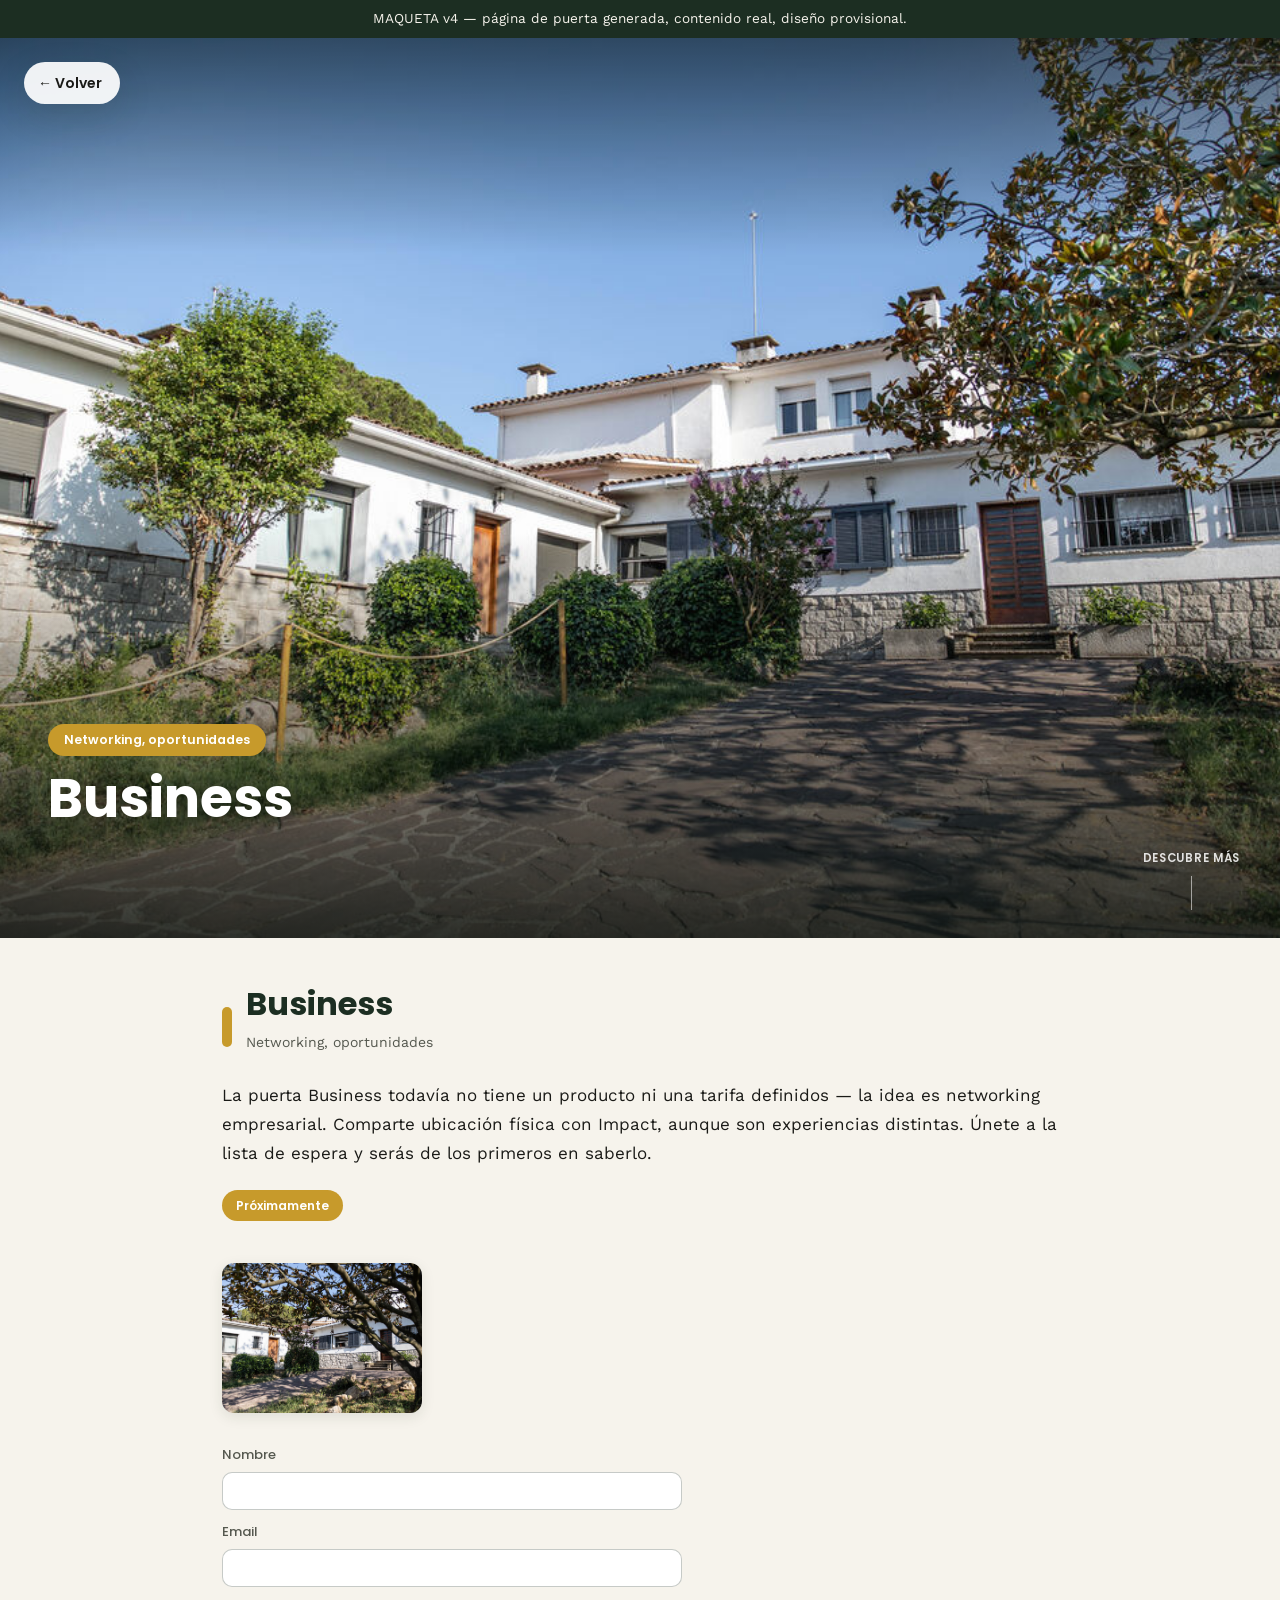
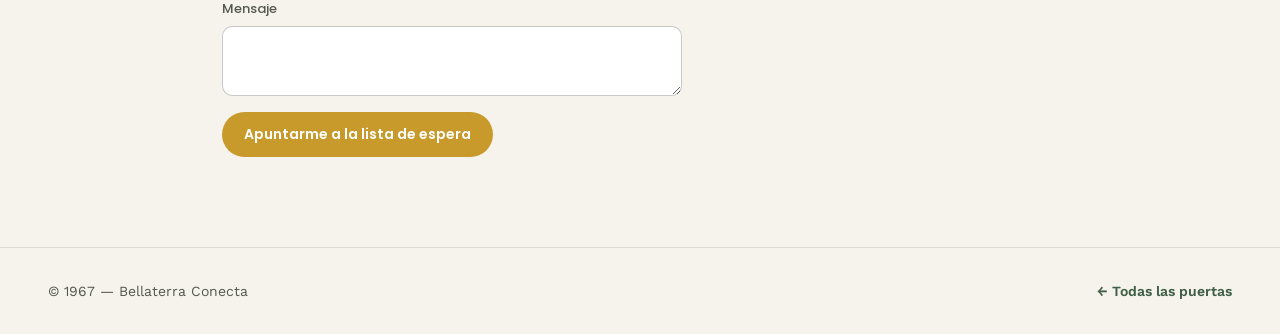
==== business.html @ 86ea124c "Sitio Bellaterra Conecta" ====
<!DOCTYPE html>
<html lang="es">
<head>
<meta charset="UTF-8">
<meta name="viewport" content="width=device-width, initial-scale=1.0">
<title>Business — Bellaterra Conecta</title>
<link rel="preconnect" href="https://fonts.googleapis.com">
<link href="https://fonts.googleapis.com/css2?family=Poppins:wght@500;600;700&family=Work+Sans:wght@400;500;600&display=swap" rel="stylesheet">
<link rel="stylesheet" href="styles.css">
</head>
<body>

<div class="aviso-maqueta">MAQUETA v4 — página de puerta generada, contenido real, diseño provisional.</div>

<div class="door-hero-full">
  <div class="door-hero-backdrop" style="background-image:url('assets/general/entrada-1.jpg')"></div>
  <img class="door-hero-media" src="assets/general/entrada-1.jpg" alt="Business — Bellaterra Conecta">
  <div class="door-hero-scrim" aria-hidden="true"></div>
  <a href="index.html" class="volver" id="btn-volver">← Volver</a>
  <div class="door-hero-caption">
    <span class="door-hero-eyebrow" style="background:#c79a2b">Networking, oportunidades</span>
    <h1>Business</h1>
  </div>
  <a href="#contenido" class="hero-scroll-cue">
    <span>Descubre más</span>
    <span class="linea" aria-hidden="true"></span>
  </a>
</div>

<main class="door-page-main" id="contenido">
  <div class="door-page-eyebrow">
    <span class="barra" style="background:#c79a2b"></span>
    <div>
      <h1 class="door-page-title">Business</h1>
      <p class="door-page-tagline">Networking, oportunidades</p>
    </div>
  </div>

  <p class="door-page-desc">La puerta Business todavía no tiene un producto ni una tarifa definidos — la idea es networking empresarial. Comparte ubicación física con Impact, aunque son experiencias distintas. Únete a la lista de espera y serás de los primeros en saberlo.</p>

  <span class="door-page-badge" style="background:#c79a2b">Próximamente</span>

  

  <div class="door-page-gallery">
    <figure><img src="assets/general/entrada-2.jpg" alt="" loading="lazy"></figure>
  </div>

  

  

  

  <div id="form-zone">
    <form class="door-page-form" id="door-form">
      <label>Nombre<input type="text" required></label>
      <label>Email<input type="email" required></label>
      <label>Mensaje<textarea rows="3"></textarea></label>
      <button type="submit" style="background:#c79a2b">Apuntarme a la lista de espera</button>
    </form>
  </div>
</main>

<footer class="site-footer">
  <span>© 1967 — Bellaterra Conecta</span>
  <a href="index.html">← Todas las puertas</a>
</footer>

<script src="doors-data.js"></script>
<script src="transition.js"></script>
<script>
(function () {
  const DOOR_ID = "business";
  const door = BC_DOORS.find(d => d.id === DOOR_ID);

  document.addEventListener("DOMContentLoaded", () => {
    BCTransition.revealOnLoad({ color: door.accent, image: door.heroImage });
  });

  document.getElementById("btn-volver").addEventListener("click", (e) => {
    if (e.button !== 0 || e.metaKey || e.ctrlKey || e.shiftKey || e.altKey) return;
    e.preventDefault();
    const rect = e.currentTarget.getBoundingClientRect();
    BCTransition.zoomOutBack({
      x: rect.left + rect.width / 2,
      y: rect.top + rect.height / 2,
      color: door.accent,
      doorId: DOOR_ID,
      href: "index.html",
    });
  });

  const form = document.getElementById("door-form");
  if (form) {
    form.addEventListener("submit", (e) => {
      e.preventDefault();
      document.getElementById("form-zone").innerHTML =
        '<div class="door-page-gracias"><p>¡Gracias!</p><p>Hemos recibido tu solicitud sobre Business. Te contactaremos pronto.</p></div>';
    });
  }
})();
</script>
</body>
</html>
---- styles.css ----
/* ============================================
   BELLATERRA CONECTA — v4: home única con zoom a cada puerta
   ============================================ */

:root {
  --crema: #f6f3ec;
  --verde-oscuro: #1c2e22;
  --verde: #3f5f47;
  --verde-claro: #7fa584;
  --texto: #1a1a17;
  --texto-suave: #55584f;
  --blanco: #ffffff;
  --linea: rgba(28,46,34,0.12);

  --c-player: #16302a;
  --c-impact: #2d5c8a;
  --c-party: #d97b3f;
  --c-hospitality: #7a5c9e;
  --c-business: #c79a2b;

  --radio: 16px;
  --sombra: 0 12px 34px rgba(28,46,34,0.16);
}

* { box-sizing: border-box; }
html { scroll-behavior: smooth; }

body {
  margin: 0;
  background: var(--crema);
  color: var(--texto);
  font-family: 'Work Sans', -apple-system, sans-serif;
  line-height: 1.6;
}

h1, h2, h3, .fuente-titulo { font-family: 'Poppins', -apple-system, sans-serif; }

img { max-width: 100%; display: block; }
a { color: var(--verde); }

/* ---------- NAV ---------- */
.site-nav {
  display: flex; align-items: center; justify-content: space-between;
  padding: 20px 48px; flex-wrap: wrap; gap: 16px; max-width: 1320px; margin: 0 auto;
}
.brand img { height: 48px; width: auto; }
.nav-links { display: flex; gap: 28px; font-family: 'Poppins', sans-serif; font-weight: 500; font-size: 15px; }
.nav-links a { text-decoration: none; color: var(--texto); }
.nav-links a[aria-current="page"] { color: var(--verde-oscuro); border-bottom: 2px solid var(--verde-oscuro); padding-bottom: 2px; }

/* ---------- HOME HERO — pantalla completa ---------- */
.hero-wrap { position: relative; }

.hero-nav {
  position: absolute; top: 0; left: 0; right: 0; z-index: 5;
  max-width: none; padding: 24px 48px;
}
.hero-nav .nav-links a { color: rgba(255,255,255,0.88); }
.hero-nav .nav-links a[aria-current="page"] { color: #fff; border-bottom-color: #fff; }
.hero-nav .brand img { filter: drop-shadow(0 2px 6px rgba(0,0,0,0.45)); }
@media (max-width: 520px) {
  .hero-nav { flex-direction: column; align-items: flex-start; gap: 10px; }
  .hero-nav .nav-links { gap: 16px; font-size: 13px; }
  .hero-nav .brand img { height: 36px; }
}

.hero-full {
  position: relative; width: 100%; height: 100svh; min-height: 560px; max-height: 980px;
  overflow: hidden; background: #0c130e;
}
.hero-backdrop {
  position: absolute; inset: -6%; background-size: cover; background-position: center;
  filter: blur(46px) brightness(0.55) saturate(1.05); transform: scale(1.1);
}
.hero-frame-img {
  position: absolute; inset: 0; width: 100%; height: 100%; object-fit: contain; z-index: 1;
}
#doors-layer { position: absolute; z-index: 3; }
.hero-scrim {
  position: absolute; inset: 0; z-index: 2; pointer-events: none;
  background:
    linear-gradient(180deg, rgba(6,11,8,0.5) 0%, rgba(6,11,8,0.08) 20%, rgba(6,11,8,0.1) 42%, rgba(6,11,8,0.58) 68%, rgba(6,11,8,0.88) 100%);
}

/* pointer-events:none — el texto no debe robarle clics a las puertas
   que queden debajo o alrededor; nada dentro del bloque es interactivo. */
.hero-caption {
  position: absolute; z-index: 4; left: 0; right: 0; bottom: 0; pointer-events: none;
  padding: 32px 48px clamp(64px,9vw,96px); color: #fff; max-width: 640px;
}
.hero-caption h1 {
  font-weight: 700; font-size: clamp(1.7rem,3.2vw,2.5rem); line-height: 1.32; margin: 0 0 10px;
}
.hero-caption h1 span, .hero-caption-tagline span {
  background: rgba(6,11,8,0.55); box-decoration-break: clone; -webkit-box-decoration-break: clone;
  padding: 3px 10px; border-radius: 6px; box-shadow: 0 2px 14px rgba(0,0,0,0.25);
}
.hero-caption-tagline { margin: 0; font-family: 'Poppins', sans-serif; font-weight: 600; font-size: 1rem; line-height: 1.6; }
.hero-caption-tagline span { color: var(--verde-claro); }

.hero-scroll-cue {
  position: absolute; z-index: 4; right: 40px; bottom: 28px; color: rgba(255,255,255,0.85);
  display: flex; flex-direction: column; align-items: center; gap: 8px; text-decoration: none;
  font-family: 'Poppins', sans-serif; font-size: 11.5px; font-weight: 600; letter-spacing: 0.06em; text-transform: uppercase;
}
.hero-scroll-cue .linea { width: 1px; height: 34px; background: rgba(255,255,255,0.55); animation: bc-scroll-cue 1.8s ease-in-out infinite; }
@keyframes bc-scroll-cue { 0%,100% { opacity: 0.35; transform: scaleY(0.6); transform-origin: top; } 50% { opacity: 1; transform: scaleY(1); transform-origin: top; } }

.hero-below { max-width: 1320px; margin: 0 auto; padding: 40px 48px 0; }

/* Pulso/vibración para sugerir interactividad. El --pill-scale lo
   calcula index.html en cada resize, según lo alta que salga la
   franja de imagen visible — en móvil vertical la imagen se ve como
   una franja panorámica más baja, así que las pastillas se encogen
   para no solaparse entre ellas. */
@keyframes bc-pulso {
  0%, 100% { transform: translate(-50%, -50%) scale(var(--pill-scale, 1)); }
  50% { transform: translate(-50%, -50%) scale(calc(var(--pill-scale, 1) * 1.07)); }
}
.door-dot {
  position: absolute; width: 14px; height: 14px; border-radius: 50%;
  border: 2.5px solid var(--blanco); box-shadow: 0 2px 8px rgba(0,0,0,0.35);
  transform: translate(-50%,-50%) scale(var(--pill-scale, 1)); animation: bc-pulso 3.2s ease-in-out infinite;
}
.door-pill {
  position: absolute; transform: translate(-50%, -50%) scale(var(--pill-scale, 1)); transform-origin: center;
  display: flex; align-items: center; gap: 8px; background: var(--blanco);
  border: none; border-radius: 100px; padding: 6px 15px 6px 6px; cursor: pointer;
  box-shadow: var(--sombra); font-family: 'Work Sans', sans-serif;
  animation: bc-pulso 3.2s ease-in-out infinite;
}
.door-pill:hover, .door-pill:focus-visible { box-shadow: 0 14px 34px rgba(20,25,20,0.28); outline: none; }
.door-pill:focus-visible { outline: 3px solid var(--verde-oscuro); outline-offset: 3px; }
.door-pill .mono {
  width: 24px; height: 24px; border-radius: 50%; color: #fff; font-family: 'Poppins', sans-serif;
  font-weight: 700; font-size: 10px; display: flex; align-items: center; justify-content: center; flex-shrink: 0;
}
.door-pill .nombre { font-family: 'Poppins', sans-serif; font-weight: 600; font-size: 12.5px; color: var(--texto); display: block; line-height: 1.25; white-space: nowrap; }
.door-pill .tagline { font-size: 10px; color: var(--texto-suave); display: block; line-height: 1.25; white-space: nowrap; }

@media (max-width: 640px) {
  .door-pill .tagline { display: none; }
  .door-pill { padding: 5px 12px 5px 5px; }
  .hero-nav { padding: 18px 20px; }
  .hero-caption { padding: 24px 20px 88px; }
  .hero-scroll-cue { right: 20px; bottom: 18px; }
}

.hero-footer-row {
  display: flex; justify-content: space-between; align-items: center; gap: 24px; flex-wrap: wrap;
  padding-top: 24px; padding-bottom: 48px; border-top: 1px solid var(--linea);
}
.hero-footer-row--solo { justify-content: flex-start; }
.hero-tagline { font-family: 'Poppins', sans-serif; font-weight: 600; font-size: 1.05rem; margin: 0; }
.hero-tagline .b { color: var(--verde); display: block; }
.plasty-teaser {
  display: inline-flex; align-items: center; gap: 10px; background: var(--verde-oscuro); color: var(--crema);
  padding: 12px 20px; border-radius: 100px; font-family: 'Poppins', sans-serif; font-weight: 600; font-size: 14px;
  text-decoration: none;
}
.plasty-teaser .aro { width: 8px; height: 8px; border-radius: 50%; background: var(--verde-claro); }

/* ---------- OVERLAY DE TRANSICIÓN ---------- */
#bc-zoom-overlay {
  position: fixed; inset: 0; z-index: 999; pointer-events: none;
  opacity: 1; visibility: hidden;
}
#bc-zoom-overlay.activo { visibility: visible; }
.bc-zoom-color { position: absolute; inset: 0; }
.bc-zoom-img {
  position: absolute; inset: 0; width: 100%; height: 100%; object-fit: cover;
}

/* ---------- PÁGINA DE PUERTA — pantalla completa ---------- */
.door-hero-full {
  position: relative; width: 100%; height: 100svh; min-height: 560px; max-height: 980px;
  overflow: hidden; background: #0c130e;
}
.door-hero-backdrop {
  position: absolute; inset: -6%; background-size: cover; background-position: center;
  filter: blur(46px) brightness(0.5) saturate(1.05); transform: scale(1.1); z-index: 0;
}
.door-hero-media { position: absolute; inset: 0; width: 100%; height: 100%; object-fit: cover; z-index: 1; }
.door-hero-scrim {
  position: absolute; inset: 0; z-index: 2; pointer-events: none;
  background: linear-gradient(180deg, rgba(8,14,10,0.55) 0%, rgba(8,14,10,0) 24%, rgba(8,14,10,0) 55%, rgba(8,14,10,0.82) 100%);
}
.door-hero-full .volver {
  position: absolute; top: 24px; left: 24px; z-index: 3; display: inline-flex; align-items: center; gap: 8px;
  background: rgba(255,255,255,0.92); border: none; border-radius: 100px; padding: 10px 18px 10px 14px;
  font-family: 'Poppins', sans-serif; font-weight: 600; font-size: 14px; cursor: pointer; box-shadow: var(--sombra);
  text-decoration: none; color: var(--texto);
}
.door-hero-full .volver:focus-visible { outline: 3px solid var(--verde-oscuro); outline-offset: 2px; }

.door-hero-caption {
  position: absolute; z-index: 3; left: 0; right: 0; bottom: 0; padding: 32px 48px clamp(72px,10vw,110px); color: #fff; max-width: 720px;
}
.door-hero-eyebrow {
  display: inline-block; color: #fff; font-family: 'Poppins', sans-serif; font-weight: 600; font-size: 12.5px;
  padding: 6px 16px; border-radius: 100px; margin-bottom: 14px;
}
.door-hero-caption h1 { font-weight: 700; font-size: clamp(2rem,4.2vw,3.4rem); line-height: 1.08; margin: 0; text-shadow: 0 4px 18px rgba(0,0,0,0.35); }

@media (max-width: 640px) {
  .door-hero-caption { padding: 24px 20px 88px; }
  .door-hero-full .volver { top: 18px; left: 18px; }
}

.door-page-main { max-width: 900px; margin: 0 auto; padding: 40px 32px 90px; }
.door-page-eyebrow { display: flex; align-items: center; gap: 14px; margin-bottom: 6px; }
.door-page-eyebrow .barra { width: 10px; height: 40px; border-radius: 6px; }
.door-page-title { font-weight: 700; font-size: 2rem; margin: 0; color: var(--verde-oscuro); }
.door-page-tagline { font-size: 14px; color: var(--texto-suave); margin: 2px 0 22px; }
.door-page-desc { font-size: 17px; line-height: 1.7; margin: 0 0 22px; }

.door-page-badge {
  display: inline-block; color: #fff; font-family: 'Poppins', sans-serif; font-weight: 600; font-size: 12px;
  padding: 6px 14px; border-radius: 100px; margin-bottom: 18px;
}
.door-page-notice {
  font-size: 13.5px; color: var(--texto-suave); background: #efe9d9; border-radius: 10px; padding: 10px 14px;
  margin: 0 0 10px; max-width: 640px;
}

.door-page-gallery { display: grid; grid-template-columns: repeat(auto-fill, minmax(180px,1fr)); gap: 12px; margin: 24px 0 32px; }
.door-page-gallery figure { position: relative; margin: 0; border-radius: 12px; overflow: hidden; box-shadow: 0 4px 14px rgba(28,46,34,0.1); }
.door-page-gallery img { aspect-ratio: 4/3; object-fit: cover; }
.door-page-gallery figcaption {
  position: absolute; bottom: 8px; left: 8px; background: rgba(28,46,34,0.85); color: var(--crema);
  font-size: 11px; font-weight: 600; padding: 4px 10px; border-radius: 100px;
}

.door-page-pricing { background: #fff; border: 1px solid var(--linea); border-radius: 16px; padding: 22px 24px; max-width: 460px; margin-bottom: 28px; }
.door-page-pricing .badge { font-family: 'Poppins', sans-serif; font-weight: 700; font-size: 20px; margin-bottom: 6px; display: block; }
.door-page-pricing .titulo { font-family: 'Poppins', sans-serif; font-weight: 600; font-size: 15px; margin: 0 0 12px; color: var(--verde-oscuro); }
.door-page-pricing ul { margin: 0; padding-left: 18px; color: var(--texto-suave); font-size: 14px; line-height: 1.7; }

.door-page-consult { margin-bottom: 28px; }
.door-page-consult .titulo { font-family: 'Poppins', sans-serif; font-weight: 600; font-size: 15px; margin: 0 0 10px; color: var(--verde-oscuro); }
.door-page-consult .pastillas { display: flex; flex-wrap: wrap; gap: 8px; max-width: 640px; }
.door-page-consult .pastillas span { background: #efe9d9; color: var(--texto); font-size: 13px; padding: 6px 14px; border-radius: 100px; }

.door-page-form { max-width: 460px; display: flex; flex-direction: column; gap: 12px; }
.door-page-form label { display: flex; flex-direction: column; gap: 6px; font-size: 13px; color: var(--texto-suave); font-family: 'Poppins', sans-serif; font-weight: 500; }
.door-page-form input, .door-page-form textarea {
  border: 1px solid rgba(28,46,34,0.25); border-radius: 10px; padding: 10px 12px; font-size: 14px;
  font-family: 'Work Sans', sans-serif; background: #fff; color: var(--texto);
}
.door-page-form button {
  align-self: flex-start; color: #fff; border: none; border-radius: 100px; padding: 12px 22px;
  font-family: 'Poppins', sans-serif; font-weight: 600; font-size: 14px; cursor: pointer; margin-top: 4px;
}
.door-page-gracias { background: var(--verde-oscuro); color: var(--crema); border-radius: 14px; padding: 22px 24px; max-width: 460px; }
.door-page-gracias p:first-child { font-family: 'Poppins', sans-serif; font-weight: 600; font-size: 15px; margin: 0 0 4px; }
.door-page-gracias p:last-child { font-size: 14px; margin: 0; opacity: 0.85; }

/* ---------- SECCIONES (Visión / Sostenibilidad, heredadas) ---------- */
.seccion { padding: clamp(48px,8vw,96px) clamp(20px,6vw,80px); max-width: 1180px; margin: 0 auto; }
.seccion-kicker { font-family: 'Poppins', sans-serif; font-size: 0.78rem; font-weight: 700; letter-spacing: 0.1em; text-transform: uppercase; color: var(--verde); margin: 0 0 8px; }
.seccion-titulo { font-weight: 700; font-size: clamp(1.8rem,3.4vw,2.6rem); margin: 0 0 40px; max-width: 22ch; color: var(--verde-oscuro); }
.bloque { display: grid; grid-template-columns: 1fr 1fr; gap: clamp(24px,4vw,56px); align-items: center; margin-bottom: clamp(40px,6vw,72px); }
.bloque.invertido { direction: rtl; } .bloque.invertido > * { direction: ltr; }
.bloque img { border-radius: var(--radio); box-shadow: var(--sombra); aspect-ratio: 4/3; object-fit: cover; }
.bloque h3 { font-size: 1.25rem; margin: 0 0 10px; }
.bloque p { color: var(--texto-suave); margin: 0; }
.bloque .num { font-family: 'Poppins', sans-serif; font-size: 0.78rem; font-weight: 700; color: var(--verde-claro); background: var(--verde-oscuro); display: inline-block; padding: 3px 9px; border-radius: 6px; margin-bottom: 10px; }
@media (max-width: 720px) { .bloque, .bloque.invertido { grid-template-columns: 1fr; direction: ltr; } }

.arquitectura-diagrama { display: flex; flex-direction: column; gap: 0; max-width: 640px; }
.arquitectura-diagrama .paso { display: flex; align-items: center; gap: 20px; padding: 22px 26px; background: #fff; border: 1px solid var(--linea); border-radius: 14px; }
.arquitectura-diagrama .num-circulo { font-family: 'Poppins', sans-serif; font-weight: 700; font-size: 13px; color: #fff; width: 32px; height: 32px; border-radius: 50%; display: flex; align-items: center; justify-content: center; flex-shrink: 0; }
.arquitectura-diagrama .conector { width: 2px; height: 28px; background: rgba(28,46,34,0.2); margin-left: 42px; }

.nota-pendiente { border: 1px dashed rgba(28,46,34,0.3); border-radius: 10px; padding: 12px 16px; font-size: 0.85rem; color: var(--texto-suave); margin-top: 14px; }

footer.site-footer { padding: 32px 48px; border-top: 1px solid var(--linea); display: flex; justify-content: space-between; flex-wrap: wrap; gap: 12px; max-width: 1320px; margin: 0 auto; font-size: 14px; color: var(--texto-suave); }
footer.site-footer a { text-decoration: none; color: var(--verde); font-weight: 600; }

.aviso-maqueta { background: var(--verde-oscuro); color: var(--crema); text-align: center; font-size: 0.85rem; padding: 8px 16px; }
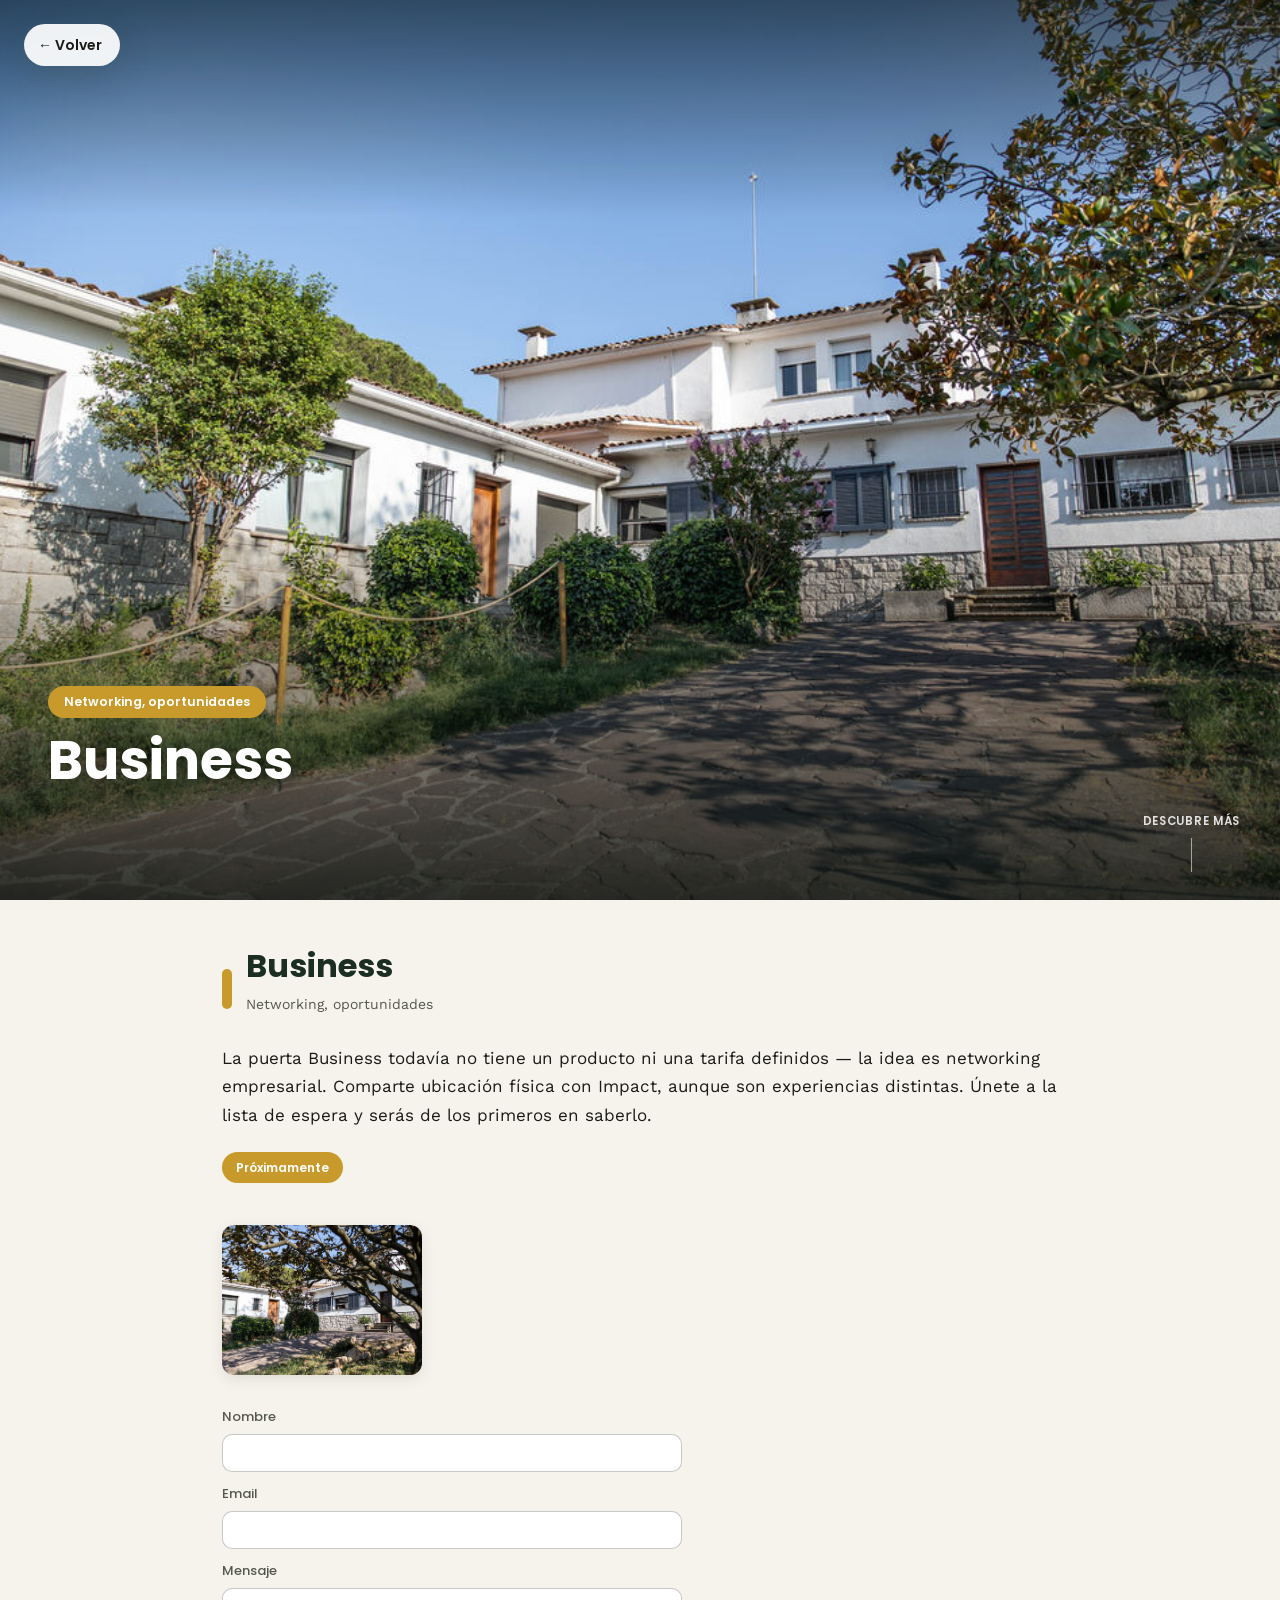
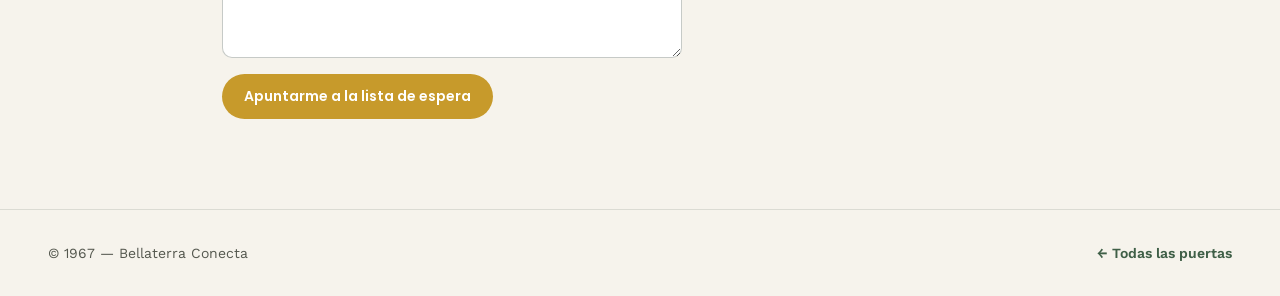
==== commit 095ebe64: "Actualización del sitio" ====
--- a/business.html
+++ b/business.html
@@ -7,10 +7,21 @@
 <link rel="preconnect" href="https://fonts.googleapis.com">
 <link href="https://fonts.googleapis.com/css2?family=Poppins:wght@500;600;700&family=Work+Sans:wght@400;500;600&display=swap" rel="stylesheet">
 <link rel="stylesheet" href="styles.css">
+<script src="doors-data.js"></script>
+<script src="transition.js"></script>
 </head>
 <body>
-
-<div class="aviso-maqueta">MAQUETA v4 — página de puerta generada, contenido real, diseño provisional.</div>
+<script>
+// Se ejecuta lo primero posible al abrir la página (antes de que el
+// resto del contenido real llegue a pintarse), así el overlay ya está
+// cubriendo la pantalla desde el primer fotograma si venimos del
+// home — sin eso, había un parpadeo del contenido real antes de que
+// arrancara la animación de revelado.
+(function () {
+  var door = BC_DOORS.find(function (d) { return d.id === "business"; });
+  BCTransition.revealOnLoad({ color: door.accent, image: door.heroImage });
+})();
+</script>
 
 <div class="door-hero-full">
   <div class="door-hero-backdrop" style="background-image:url('assets/general/entrada-1.jpg')"></div>
@@ -67,16 +78,10 @@
   <a href="index.html">← Todas las puertas</a>
 </footer>
 
-<script src="doors-data.js"></script>
-<script src="transition.js"></script>
 <script>
 (function () {
   const DOOR_ID = "business";
   const door = BC_DOORS.find(d => d.id === DOOR_ID);
-
-  document.addEventListener("DOMContentLoaded", () => {
-    BCTransition.revealOnLoad({ color: door.accent, image: door.heroImage });
-  });
 
   document.getElementById("btn-volver").addEventListener("click", (e) => {
     if (e.button !== 0 || e.metaKey || e.ctrlKey || e.shiftKey || e.altKey) return;
--- a/styles.css
+++ b/styles.css
@@ -39,14 +39,23 @@
 a { color: var(--verde); }
 
 /* ---------- NAV ---------- */
+/* Logo siempre arriba a la izquierda, en la misma fila y a la misma
+   altura que los enlaces — en todas las pantallas, incluido móvil. */
 .site-nav {
-  display: flex; align-items: center; justify-content: space-between;
-  padding: 20px 48px; flex-wrap: wrap; gap: 16px; max-width: 1320px; margin: 0 auto;
-}
-.brand img { height: 48px; width: auto; }
-.nav-links { display: flex; gap: 28px; font-family: 'Poppins', sans-serif; font-weight: 500; font-size: 15px; }
-.nav-links a { text-decoration: none; color: var(--texto); }
+  display: flex; align-items: center; justify-content: space-between; flex-wrap: nowrap;
+  padding: 20px 48px; gap: 16px; max-width: 1320px; margin: 0 auto;
+}
+.brand { flex-shrink: 0; }
+.brand img { height: 48px; width: auto; display: block; }
+.nav-links { display: flex; align-items: center; gap: 28px; font-family: 'Poppins', sans-serif; font-weight: 500; font-size: 15px; flex-wrap: nowrap; }
+.nav-links a { text-decoration: none; color: var(--texto); white-space: nowrap; }
 .nav-links a[aria-current="page"] { color: var(--verde-oscuro); border-bottom: 2px solid var(--verde-oscuro); padding-bottom: 2px; }
+
+@media (max-width: 480px) {
+  .site-nav { padding: 14px 16px; gap: 8px; }
+  .brand img { height: 30px; }
+  .nav-links { gap: 10px; font-size: 11.5px; }
+}
 
 /* ---------- HOME HERO — pantalla completa ---------- */
 .hero-wrap { position: relative; }
@@ -58,10 +67,8 @@
 .hero-nav .nav-links a { color: rgba(255,255,255,0.88); }
 .hero-nav .nav-links a[aria-current="page"] { color: #fff; border-bottom-color: #fff; }
 .hero-nav .brand img { filter: drop-shadow(0 2px 6px rgba(0,0,0,0.45)); }
-@media (max-width: 520px) {
-  .hero-nav { flex-direction: column; align-items: flex-start; gap: 10px; }
-  .hero-nav .nav-links { gap: 16px; font-size: 13px; }
-  .hero-nav .brand img { height: 36px; }
+@media (max-width: 480px) {
+  .hero-nav { padding: 14px 16px; }
 }
 
 .hero-full {
@@ -141,7 +148,6 @@
 @media (max-width: 640px) {
   .door-pill .tagline { display: none; }
   .door-pill { padding: 5px 12px 5px 5px; }
-  .hero-nav { padding: 18px 20px; }
   .hero-caption { padding: 24px 20px 88px; }
   .hero-scroll-cue { right: 20px; bottom: 18px; }
 }
@@ -277,4 +283,3 @@
 footer.site-footer { padding: 32px 48px; border-top: 1px solid var(--linea); display: flex; justify-content: space-between; flex-wrap: wrap; gap: 12px; max-width: 1320px; margin: 0 auto; font-size: 14px; color: var(--texto-suave); }
 footer.site-footer a { text-decoration: none; color: var(--verde); font-weight: 600; }
 
-.aviso-maqueta { background: var(--verde-oscuro); color: var(--crema); text-align: center; font-size: 0.85rem; padding: 8px 16px; }
